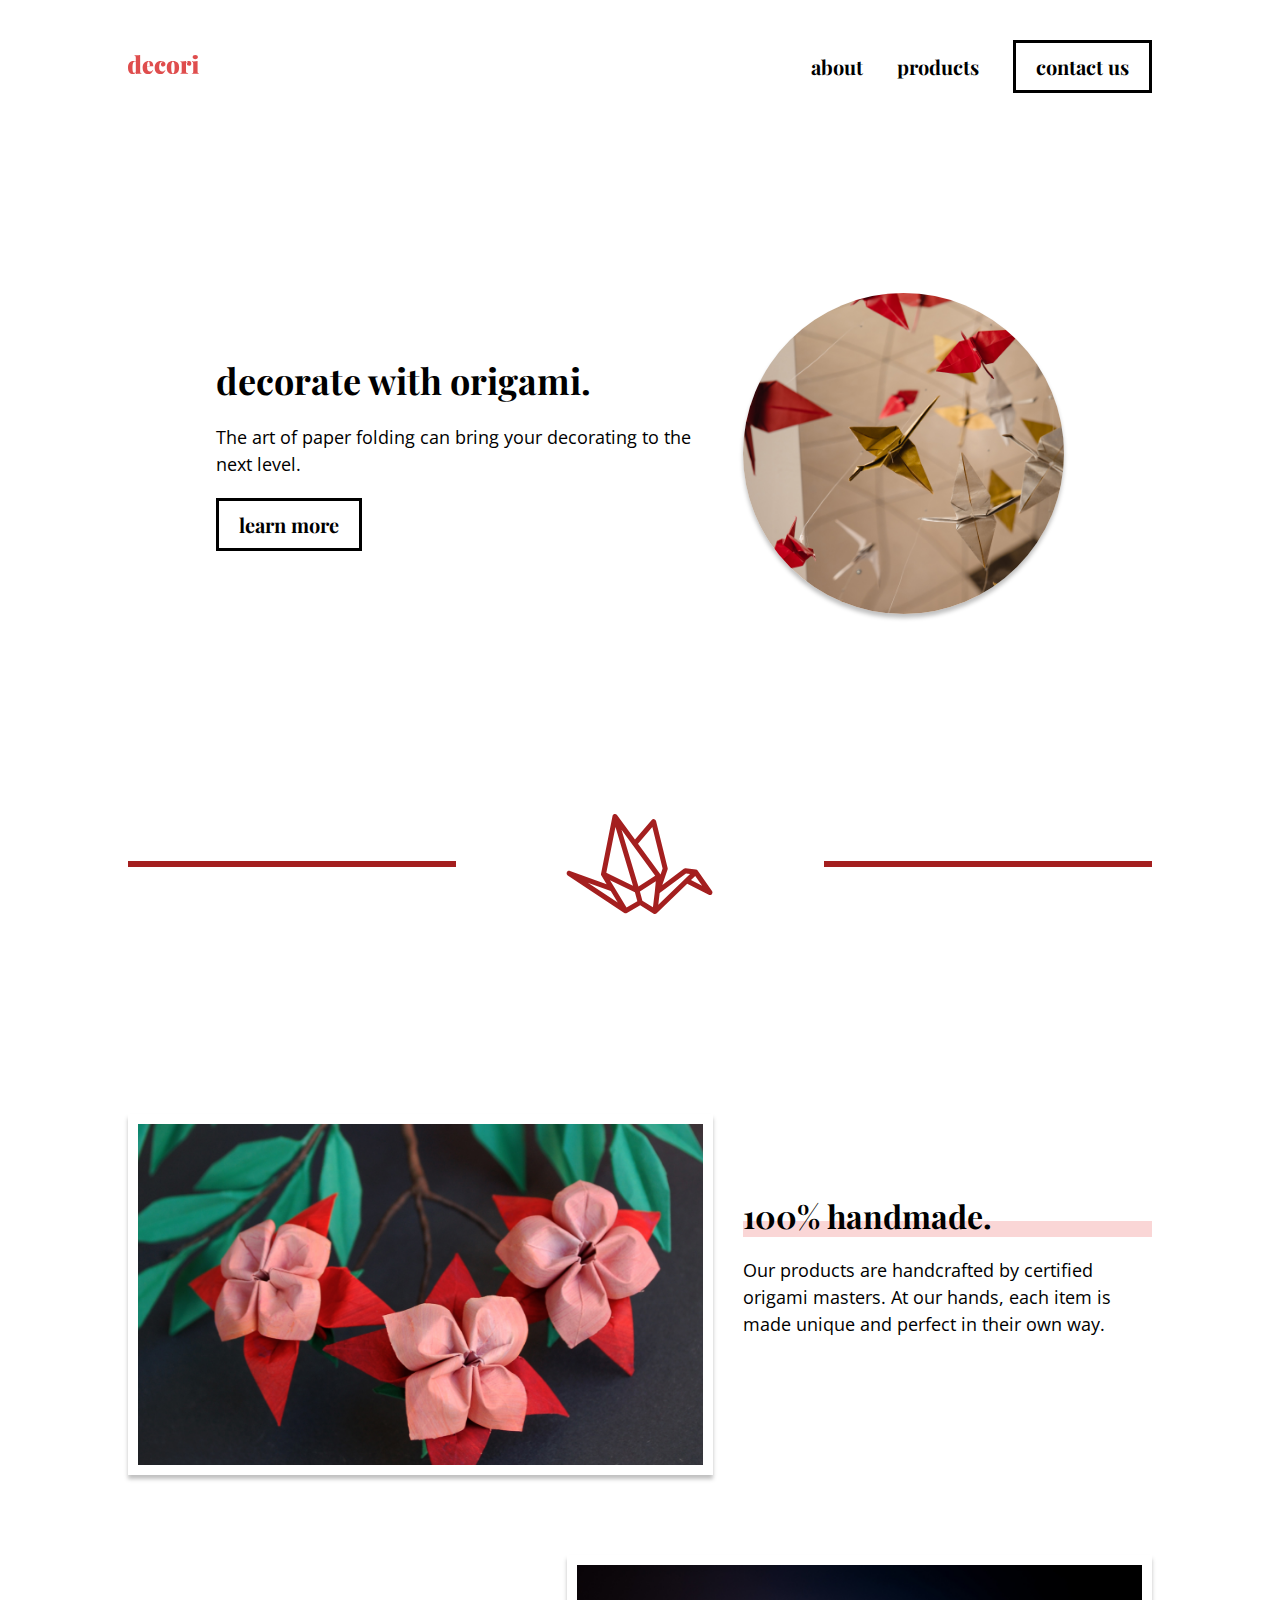
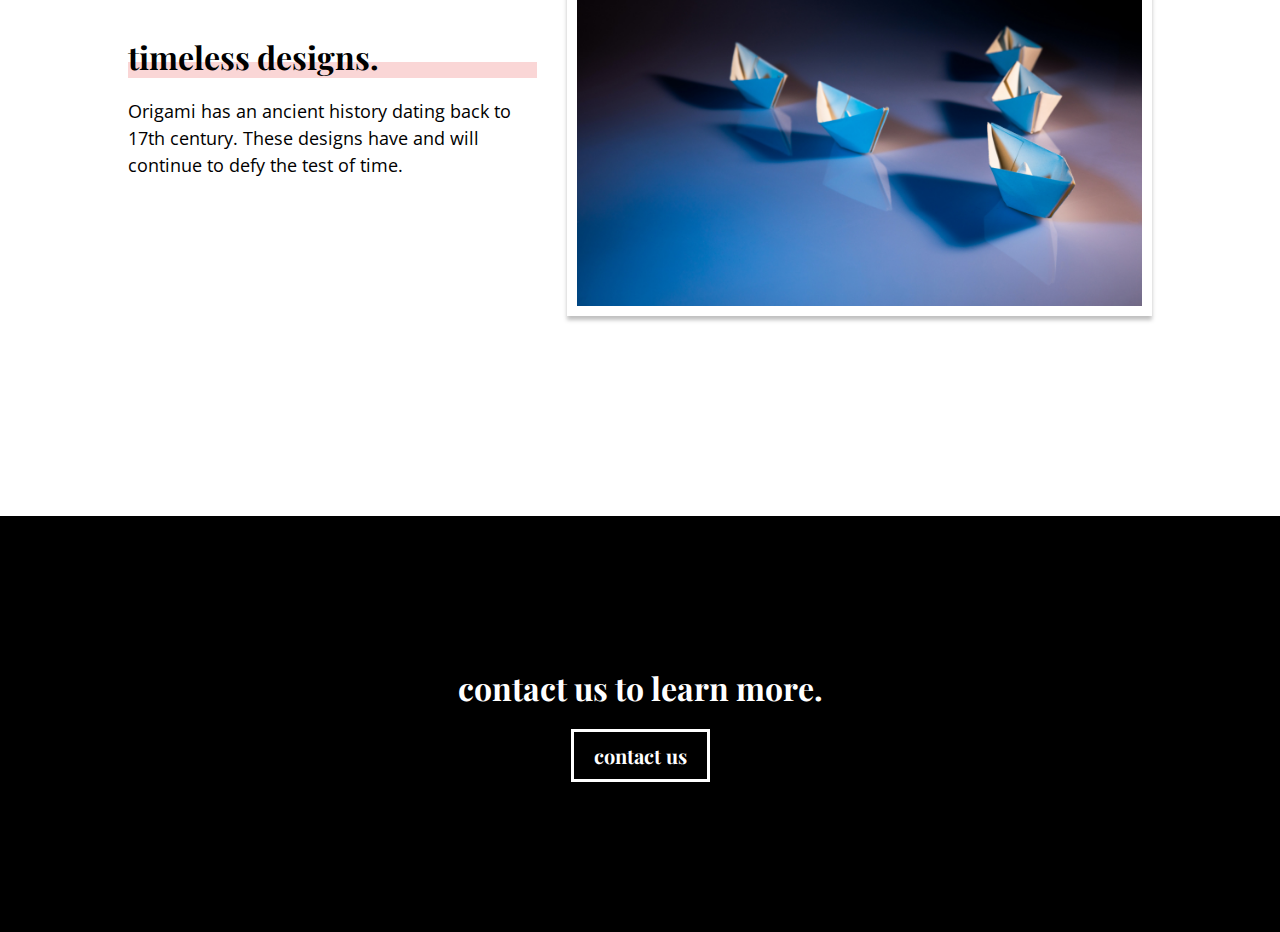
==== index.html @ 2c64bf3c "[fix] Fixed linking between pages" ====
<!DOCTYPE html>
<html lang="en">

<head>
	<meta charset="UTF-8">
	<meta name="viewport" content="width=device-width, initial-scale=1.0">
	<link rel="stylesheet" href="res/styles/css/styles.min.css">
	<link href="https://fonts.googleapis.com/css2?family=Open+Sans&family=Playfair+Display:wght@700&display=swap" rel="stylesheet">
	<link rel="apple-touch-icon" sizes="180x180" href="res/imgs/favicon/apple-touch-icon.png">
	<link rel="icon" type="image/png" sizes="32x32" href="res/imgs/favicon/favicon-32x32.png">
	<link rel="icon" type="image/png" sizes="16x16" href="res/imgs/favicon/favicon-16x16.png">
	<link rel="manifest" href="res/imgs/favicon/site.webmanifest">
	<title>decori</title>
</head>

<body>
	<nav class="nav-bar container">
		<a class="nav-logo" href="index.html">
			<img src="res/imgs/logo/decori.svg" alt="decori logo">
		</a>
		<div class="nav-bar-right">
			<a href="about.html">about</a>
			<a href="products.html">products</a>
			<a href="contact-us.html" class="btn">contact us</a>
		</div>
	</nav>
	<header class="circle-header">
		<div class="circle-header-text">
			<div class="mb-20">
				<h1>decorate with origami.</h1>
				<p>The art of paper folding can bring your decorating to the next level.</p>
			</div>
			<a href="contact-us.html" class="btn">learn more</a>
		</div>
		<img class="circle-header-img" src="res/imgs/home/cranes.jpg" alt="A lot of hanging origami cranes">
	</header>
	<div class="crane-divider">
		<img class="crane-divider-img" src="res/imgs/home/crane-vector.svg" alt="Line drawing image of a crane">
	</div>
	<section class="mb-200">
		<div class="snapshot">
			<img class="snapshot-img" src="res/imgs/home/flowers.jpg" alt="A branch of origami flowers">
			<div class="snapshot-text">
				<h2 class="highlighted">100% handmade.</h2>
				<p>Our products are handcrafted by certified origami masters. At our hands, each item is made unique and perfect in their own way.</p>
			</div>
		</div>
		<div class="snapshot">
			<img class="snapshot-img" src="res/imgs/home/boats.jpg" alt="5 origami boats">
			<div class="snapshot-text">
				<h2 class="highlighted">timeless designs.</h2>
				<p>Origami has an ancient history dating back to 17th century. These designs have and will continue to defy the test of time.</p>
			</div>
		</div>
	</section>
	<footer class="black-footer">
		<h2>contact us to learn more.</h2>
		<a href="contact-us.html" class="btn btn-white">contact us</a>
	</footer>
</body>

</html>
---- res/styles/css/styles.min.css ----
/*! normalize.css v8.0.1 | MIT License | github.com/necolas/normalize.css */html{line-height:1.15;-webkit-text-size-adjust:100%}body{margin:0}main{display:block}h1{font-size:2em;margin:.67em 0}hr{box-sizing:content-box;height:0;overflow:visible}pre{font-family:monospace,monospace;font-size:1em}a{background-color:transparent}abbr[title]{border-bottom:none;text-decoration:underline;text-decoration:underline dotted}b,strong{font-weight:bolder}code,kbd,samp{font-family:monospace,monospace;font-size:1em}small{font-size:80%}sub,sup{font-size:75%;line-height:0;position:relative;vertical-align:baseline}sub{bottom:-0.25em}sup{top:-0.5em}img{border-style:none}button,input,optgroup,select,textarea{font-family:inherit;font-size:100%;line-height:1.15;margin:0}button,input{overflow:visible}button,select{text-transform:none}button,[type=button],[type=reset],[type=submit]{-webkit-appearance:button}button::-moz-focus-inner,[type=button]::-moz-focus-inner,[type=reset]::-moz-focus-inner,[type=submit]::-moz-focus-inner{border-style:none;padding:0}button:-moz-focusring,[type=button]:-moz-focusring,[type=reset]:-moz-focusring,[type=submit]:-moz-focusring{outline:1px dotted ButtonText}fieldset{padding:.35em .75em .625em}legend{box-sizing:border-box;color:inherit;display:table;max-width:100%;padding:0;white-space:normal}progress{vertical-align:baseline}textarea{overflow:auto}[type=checkbox],[type=radio]{box-sizing:border-box;padding:0}[type=number]::-webkit-inner-spin-button,[type=number]::-webkit-outer-spin-button{height:auto}[type=search]{-webkit-appearance:textfield;outline-offset:-2px}[type=search]::-webkit-search-decoration{-webkit-appearance:none}::-webkit-file-upload-button{-webkit-appearance:button;font:inherit}details{display:block}summary{display:list-item}template{display:none}[hidden]{display:none}*{box-sizing:border-box}h1,h2,p{margin:0;padding:0}img,a{display:inline-block}a{text-decoration:none;font:700 20px "Playfair Display",serif;color:#000;border-bottom:3px solid #000;border-bottom-color:rgba(0,0,0,0);-webkit-transition:.3s ease-in-out all;-moz-transition:.3s ease-in-out all;-ms-transition:.3s ease-in-out all;-o-transition:.3s ease-in-out all;transition:.3s ease-in-out all}a:hover,a:focus{border-bottom-color:#000}h1{font:700 36px "Playfair Display",serif;margin-bottom:20px}h2{font:700 32px "Playfair Display",serif;margin-bottom:20px}p{font:400 18px/1.5 "Open Sans",sans-serif}.mb-20{margin-bottom:20px}.mb-200{margin-bottom:200px}.nav-bar{margin-top:40px;display:flex;flex-direction:row;justify-content:space-between;align-items:center}.nav-bar .nav-logo{border-bottom:none}.nav-bar .nav-bar-right>:not(:last-child){margin-right:30px}@media(max-width: 767.98px){.nav-bar .nav-bar-right>:not(:last-child){margin-right:20px}}@media(max-width: 575.98px){.nav-bar{flex-direction:column;align-items:flex-start}.nav-bar .nav-logo{margin-bottom:10px}}.header-txt{margin:200px 0;text-align:center}.circle-header{margin:200px 0;align-items:center}.circle-header .circle-header-text{grid-column:2/span 6}.circle-header .circle-header-img{grid-column:span 4;width:100%;border-radius:100%;box-shadow:0px 4px 4px rgba(0,0,0,.25)}@media(max-width: 991.98px){.circle-header .circle-header-text{grid-column:span 8}.circle-header .circle-header-img{grid-column:span 4}}@media(max-width: 767.98px){.circle-header .circle-header-text,.circle-header .circle-header-img{grid-column:span 12}.circle-header .circle-header-img{order:-1;margin-bottom:20px;width:250px}}@media(max-width: 575.98px){.circle-header{margin-top:100px}.circle-header .circle-header-img{width:200px}}.black-footer{background-color:#000;padding:150px 20px;text-align:center;color:#fff}.grid,.snapshot,.circle-header{display:grid;grid-column-gap:30px;grid-template-columns:repeat(12, 1fr)}@media(max-width: 575.98px){.grid,.snapshot,.circle-header{grid-column-gap:20px}}.container,.crane-divider,.snapshot,.circle-header{margin-left:auto;margin-right:auto;width:80%;max-width:1300px}@media(max-width: 767.98px){.container,.crane-divider,.snapshot,.circle-header{width:90%}}.banner{margin-bottom:200px}.banner .banner-img{width:100%;display:block;height:500px;object-fit:cover}.banner .banner-body{background-color:#fff;padding:40px;box-shadow:0px 4px 4px rgba(0,0,0,.25);margin-top:-150px;grid-column:span 6}.banner:nth-of-type(odd) .banner-body{grid-column:7/span 6}@media(max-width: 991.98px){.banner .banner-body{grid-column:span 8}.banner:nth-of-type(odd) .banner-body{grid-column:5/span 8}}@media(max-width: 767.98px){.banner .banner-body{grid-column:span 12}.banner:nth-of-type(odd) .banner-body{grid-column:span 12}}.btn{border:3px solid #000;color:#000;padding:10px 20px;font:700 20px "Playfair Display",serif;-webkit-transition:.3s ease-in-out all;-moz-transition:.3s ease-in-out all;-ms-transition:.3s ease-in-out all;-o-transition:.3s ease-in-out all;transition:.3s ease-in-out all}.btn:hover,.btn:focus{background-color:#000;color:#fff}.btn.btn-white{border-color:#fff;color:#fff}.btn.btn-white:hover,.btn.btn-white:focus{background-color:#fff;color:#000}.highlighted{position:relative;z-index:1}.highlighted::before{position:absolute;display:block;left:0;right:0;bottom:0;background-color:#fad6d6;content:"";height:16px;z-index:-1}.snapshot{margin-bottom:80px}.snapshot .snapshot-text{margin-top:80px;grid-column:span 5}.snapshot .snapshot-img{width:100%;grid-column:span 7;border:10px solid #fff;box-shadow:0px 4px 4px rgba(0,0,0,.25)}.snapshot:nth-child(even) .snapshot-text{order:-1}@media(max-width: 991.98px){.snapshot{display:block}.snapshot .snapshot-text{margin-top:20px}}@media(max-width: 575.98px){.snapshot .snapshot-img{border-width:5px}}.crane-divider{align-items:center;margin-bottom:200px;display:flex}.crane-divider .crane-divider-img{width:100%;max-height:100px;padding:0 30px}.crane-divider::before,.crane-divider::after{content:"";display:block;height:6px;background-color:#a41f1f;width:100%}@media(max-width: 767.98px){.crane-divider .crane-divider-img{max-height:80px;padding:0 20px}}/*# sourceMappingURL=styles.min.css.map */
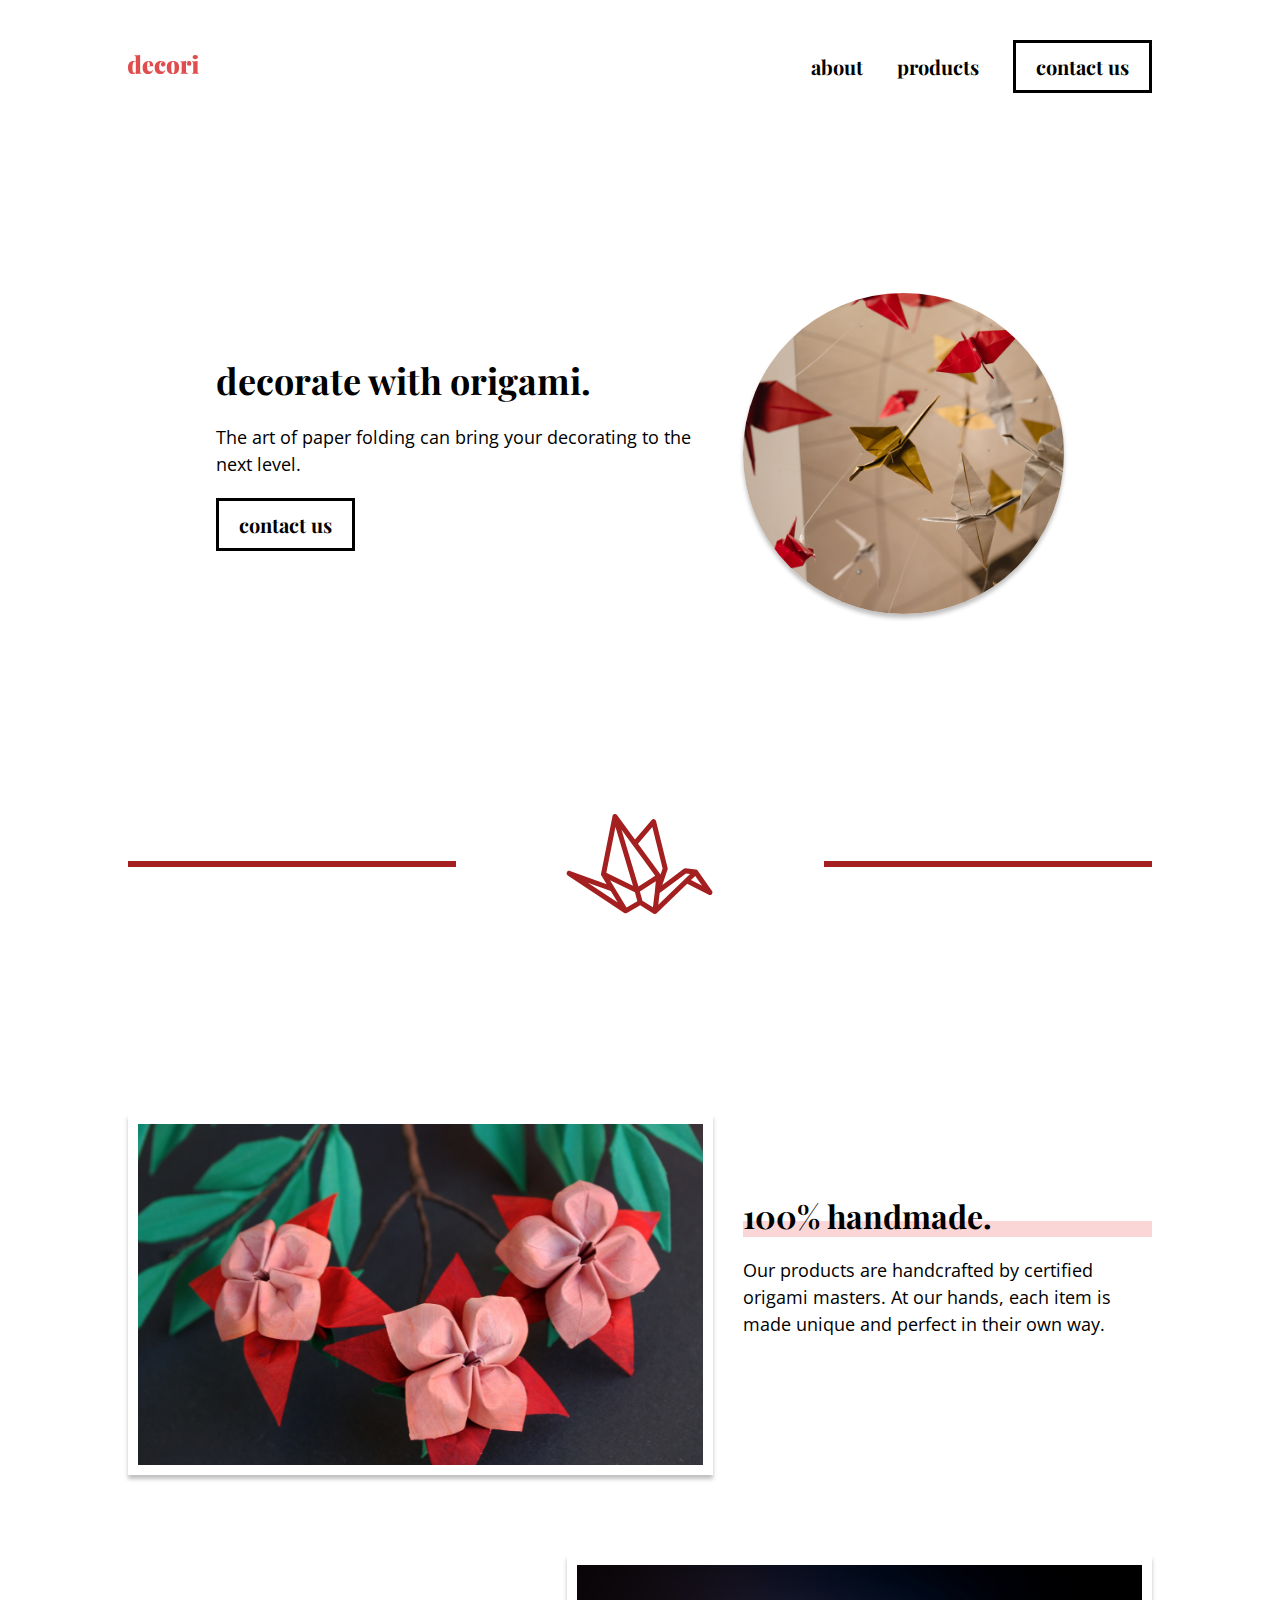
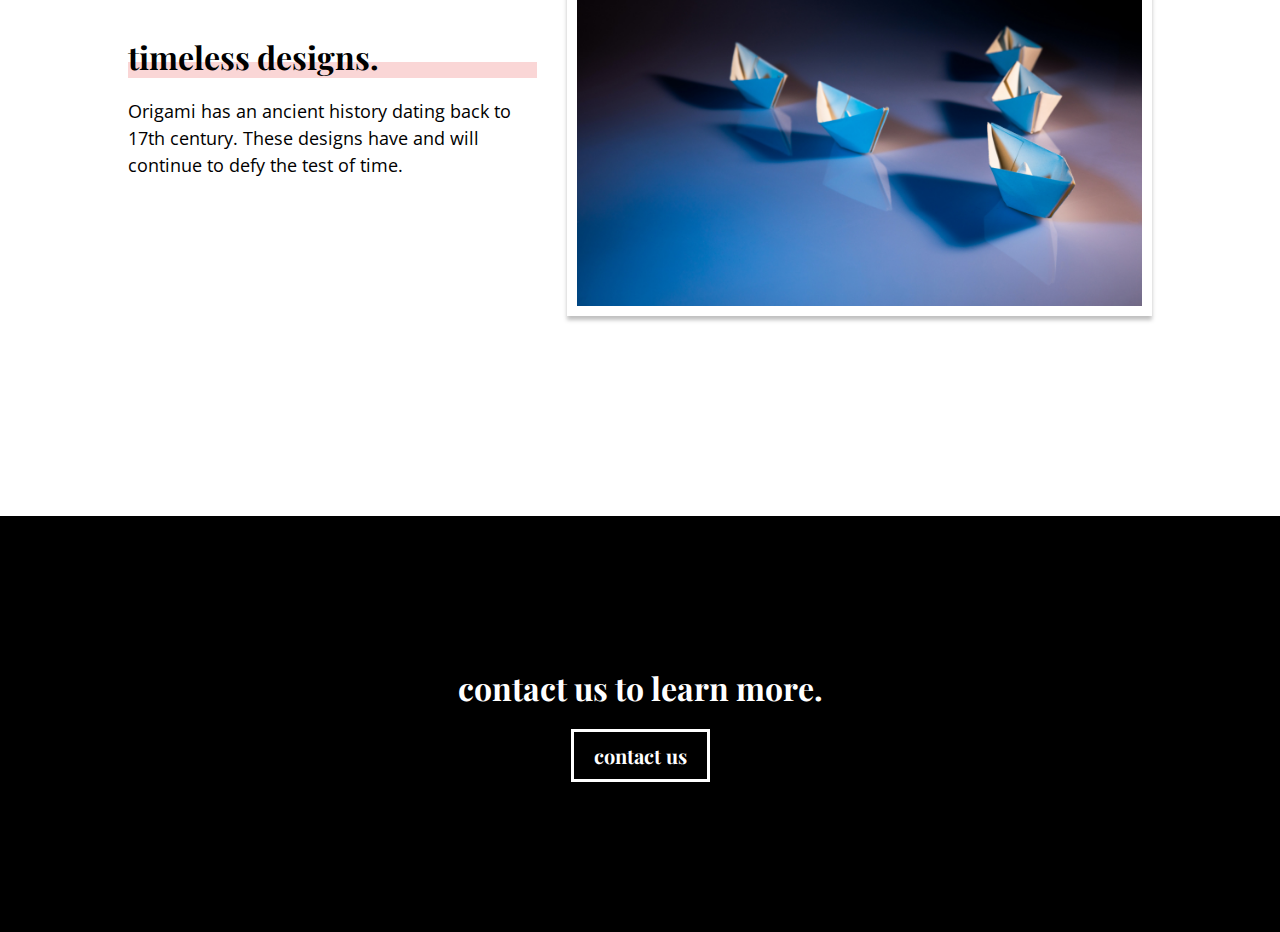
==== commit 322ac500: "[update] Update learn more link text" ====
--- a/index.html
+++ b/index.html
@@ -15,13 +15,13 @@
 
 <body>
 	<nav class="nav-bar container">
-		<a class="nav-logo" href="index.html">
+		<a class="nav-logo" href="index">
 			<img src="res/imgs/logo/decori.svg" alt="decori logo">
 		</a>
 		<div class="nav-bar-right">
-			<a href="about.html">about</a>
-			<a href="products.html">products</a>
-			<a href="contact-us.html" class="btn">contact us</a>
+			<a href="about">about</a>
+			<a href="products">products</a>
+			<a href="contact-us" class="btn">contact us</a>
 		</div>
 	</nav>
 	<header class="circle-header">
@@ -30,7 +30,7 @@
 				<h1>decorate with origami.</h1>
 				<p>The art of paper folding can bring your decorating to the next level.</p>
 			</div>
-			<a href="contact-us.html" class="btn">learn more</a>
+			<a href="contact-us" class="btn">contact us</a>
 		</div>
 		<img class="circle-header-img" src="res/imgs/home/cranes.jpg" alt="A lot of hanging origami cranes">
 	</header>
@@ -55,7 +55,7 @@
 	</section>
 	<footer class="black-footer">
 		<h2>contact us to learn more.</h2>
-		<a href="contact-us.html" class="btn btn-white">contact us</a>
+		<a href="contact-us" class="btn btn-white">contact us</a>
 	</footer>
 </body>
 
--- a/res/styles/css/styles.min.css
+++ b/res/styles/css/styles.min.css
@@ -1 +1 @@
-/*! normalize.css v8.0.1 | MIT License | github.com/necolas/normalize.css */html{line-height:1.15;-webkit-text-size-adjust:100%}body{margin:0}main{display:block}h1{font-size:2em;margin:.67em 0}hr{box-sizing:content-box;height:0;overflow:visible}pre{font-family:monospace,monospace;font-size:1em}a{background-color:transparent}abbr[title]{border-bottom:none;text-decoration:underline;text-decoration:underline dotted}b,strong{font-weight:bolder}code,kbd,samp{font-family:monospace,monospace;font-size:1em}small{font-size:80%}sub,sup{font-size:75%;line-height:0;position:relative;vertical-align:baseline}sub{bottom:-0.25em}sup{top:-0.5em}img{border-style:none}button,input,optgroup,select,textarea{font-family:inherit;font-size:100%;line-height:1.15;margin:0}button,input{overflow:visible}button,select{text-transform:none}button,[type=button],[type=reset],[type=submit]{-webkit-appearance:button}button::-moz-focus-inner,[type=button]::-moz-focus-inner,[type=reset]::-moz-focus-inner,[type=submit]::-moz-focus-inner{border-style:none;padding:0}button:-moz-focusring,[type=button]:-moz-focusring,[type=reset]:-moz-focusring,[type=submit]:-moz-focusring{outline:1px dotted ButtonText}fieldset{padding:.35em .75em .625em}legend{box-sizing:border-box;color:inherit;display:table;max-width:100%;padding:0;white-space:normal}progress{vertical-align:baseline}textarea{overflow:auto}[type=checkbox],[type=radio]{box-sizing:border-box;padding:0}[type=number]::-webkit-inner-spin-button,[type=number]::-webkit-outer-spin-button{height:auto}[type=search]{-webkit-appearance:textfield;outline-offset:-2px}[type=search]::-webkit-search-decoration{-webkit-appearance:none}::-webkit-file-upload-button{-webkit-appearance:button;font:inherit}details{display:block}summary{display:list-item}template{display:none}[hidden]{display:none}*{box-sizing:border-box}h1,h2,p{margin:0;padding:0}img,a{display:inline-block}a{text-decoration:none;font:700 20px "Playfair Display",serif;color:#000;border-bottom:3px solid #000;border-bottom-color:rgba(0,0,0,0);-webkit-transition:.3s ease-in-out all;-moz-transition:.3s ease-in-out all;-ms-transition:.3s ease-in-out all;-o-transition:.3s ease-in-out all;transition:.3s ease-in-out all}a:hover,a:focus{border-bottom-color:#000}h1{font:700 36px "Playfair Display",serif;margin-bottom:20px}h2{font:700 32px "Playfair Display",serif;margin-bottom:20px}p{font:400 18px/1.5 "Open Sans",sans-serif}.mb-20{margin-bottom:20px}.mb-200{margin-bottom:200px}.nav-bar{margin-top:40px;display:flex;flex-direction:row;justify-content:space-between;align-items:center}.nav-bar .nav-logo{border-bottom:none}.nav-bar .nav-bar-right>:not(:last-child){margin-right:30px}@media(max-width: 767.98px){.nav-bar .nav-bar-right>:not(:last-child){margin-right:20px}}@media(max-width: 575.98px){.nav-bar{flex-direction:column;align-items:flex-start}.nav-bar .nav-logo{margin-bottom:10px}}.header-txt{margin:200px 0;text-align:center}.circle-header{margin:200px 0;align-items:center}.circle-header .circle-header-text{grid-column:2/span 6}.circle-header .circle-header-img{grid-column:span 4;width:100%;border-radius:100%;box-shadow:0px 4px 4px rgba(0,0,0,.25)}@media(max-width: 991.98px){.circle-header .circle-header-text{grid-column:span 8}.circle-header .circle-header-img{grid-column:span 4}}@media(max-width: 767.98px){.circle-header .circle-header-text,.circle-header .circle-header-img{grid-column:span 12}.circle-header .circle-header-img{order:-1;margin-bottom:20px;width:250px}}@media(max-width: 575.98px){.circle-header{margin-top:100px}.circle-header .circle-header-img{width:200px}}.black-footer{background-color:#000;padding:150px 20px;text-align:center;color:#fff}.grid,.snapshot,.circle-header{display:grid;grid-column-gap:30px;grid-template-columns:repeat(12, 1fr)}@media(max-width: 575.98px){.grid,.snapshot,.circle-header{grid-column-gap:20px}}.container,.crane-divider,.snapshot,.circle-header{margin-left:auto;margin-right:auto;width:80%;max-width:1300px}@media(max-width: 767.98px){.container,.crane-divider,.snapshot,.circle-header{width:90%}}.banner{margin-bottom:200px}.banner .banner-img{width:100%;display:block;height:500px;object-fit:cover}.banner .banner-body{background-color:#fff;padding:40px;box-shadow:0px 4px 4px rgba(0,0,0,.25);margin-top:-150px;grid-column:span 6}.banner:nth-of-type(odd) .banner-body{grid-column:7/span 6}@media(max-width: 991.98px){.banner .banner-body{grid-column:span 8}.banner:nth-of-type(odd) .banner-body{grid-column:5/span 8}}@media(max-width: 767.98px){.banner .banner-body{grid-column:span 12}.banner:nth-of-type(odd) .banner-body{grid-column:span 12}}.btn{border:3px solid #000;color:#000;padding:10px 20px;font:700 20px "Playfair Display",serif;-webkit-transition:.3s ease-in-out all;-moz-transition:.3s ease-in-out all;-ms-transition:.3s ease-in-out all;-o-transition:.3s ease-in-out all;transition:.3s ease-in-out all}.btn:hover,.btn:focus{background-color:#000;color:#fff}.btn.btn-white{border-color:#fff;color:#fff}.btn.btn-white:hover,.btn.btn-white:focus{background-color:#fff;color:#000}.highlighted{position:relative;z-index:1}.highlighted::before{position:absolute;display:block;left:0;right:0;bottom:0;background-color:#fad6d6;content:"";height:16px;z-index:-1}.snapshot{margin-bottom:80px}.snapshot .snapshot-text{margin-top:80px;grid-column:span 5}.snapshot .snapshot-img{width:100%;grid-column:span 7;border:10px solid #fff;box-shadow:0px 4px 4px rgba(0,0,0,.25)}.snapshot:nth-child(even) .snapshot-text{order:-1}@media(max-width: 991.98px){.snapshot{display:block}.snapshot .snapshot-text{margin-top:20px}}@media(max-width: 575.98px){.snapshot .snapshot-img{border-width:5px}}.crane-divider{align-items:center;margin-bottom:200px;display:flex}.crane-divider .crane-divider-img{width:100%;max-height:100px;padding:0 30px}.crane-divider::before,.crane-divider::after{content:"";display:block;height:6px;background-color:#a41f1f;width:100%}@media(max-width: 767.98px){.crane-divider .crane-divider-img{max-height:80px;padding:0 20px}}/*# sourceMappingURL=styles.min.css.map */
+/*! normalize.css v8.0.1 | MIT License | github.com/necolas/normalize.css */html{line-height:1.15;-webkit-text-size-adjust:100%}body{margin:0}main{display:block}h1{font-size:2em;margin:.67em 0}hr{box-sizing:content-box;height:0;overflow:visible}pre{font-family:monospace,monospace;font-size:1em}a{background-color:transparent}abbr[title]{border-bottom:none;text-decoration:underline;text-decoration:underline dotted}b,strong{font-weight:bolder}code,kbd,samp{font-family:monospace,monospace;font-size:1em}small{font-size:80%}sub,sup{font-size:75%;line-height:0;position:relative;vertical-align:baseline}sub{bottom:-0.25em}sup{top:-0.5em}img{border-style:none}button,input,optgroup,select,textarea{font-family:inherit;font-size:100%;line-height:1.15;margin:0}button,input{overflow:visible}button,select{text-transform:none}button,[type=button],[type=reset],[type=submit]{-webkit-appearance:button}button::-moz-focus-inner,[type=button]::-moz-focus-inner,[type=reset]::-moz-focus-inner,[type=submit]::-moz-focus-inner{border-style:none;padding:0}button:-moz-focusring,[type=button]:-moz-focusring,[type=reset]:-moz-focusring,[type=submit]:-moz-focusring{outline:1px dotted ButtonText}fieldset{padding:.35em .75em .625em}legend{box-sizing:border-box;color:inherit;display:table;max-width:100%;padding:0;white-space:normal}progress{vertical-align:baseline}textarea{overflow:auto}[type=checkbox],[type=radio]{box-sizing:border-box;padding:0}[type=number]::-webkit-inner-spin-button,[type=number]::-webkit-outer-spin-button{height:auto}[type=search]{-webkit-appearance:textfield;outline-offset:-2px}[type=search]::-webkit-search-decoration{-webkit-appearance:none}::-webkit-file-upload-button{-webkit-appearance:button;font:inherit}details{display:block}summary{display:list-item}template{display:none}[hidden]{display:none}*{box-sizing:border-box}h1,h2,p{margin:0;padding:0}img,a{display:inline-block}a{text-decoration:none;font:700 20px "Playfair Display",serif;color:#000;border-bottom:3px solid #000;border-bottom-color:rgba(0,0,0,0);-webkit-transition:.3s ease-in-out all;-moz-transition:.3s ease-in-out all;-ms-transition:.3s ease-in-out all;-o-transition:.3s ease-in-out all;transition:.3s ease-in-out all}a:hover,a:focus{border-bottom-color:#000}h1{font:700 36px "Playfair Display",serif;margin-bottom:20px}h2{font:700 32px "Playfair Display",serif;margin-bottom:20px}p{font:400 18px/1.5 "Open Sans",sans-serif}.mb-20{margin-bottom:20px}.mb-200{margin-bottom:200px}.nav-bar{margin-top:40px;display:flex;flex-direction:row;justify-content:space-between;align-items:center}.nav-bar .nav-logo{border-bottom:none}.nav-bar .nav-bar-right>:not(:last-child){margin-right:30px}@media(max-width: 767.98px){.nav-bar .nav-bar-right>:not(:last-child){margin-right:20px}}@media(max-width: 575.98px){.nav-bar{flex-direction:column;align-items:flex-start}.nav-bar .nav-logo{margin-bottom:10px}}.header-txt{margin:200px 0;text-align:center}.circle-header{margin:200px 0;align-items:center}.circle-header .circle-header-text{grid-column:2/span 6}.circle-header .circle-header-img{grid-column:span 4;width:100%;border-radius:100%;box-shadow:0px 4px 4px rgba(0,0,0,.25)}@media(max-width: 991.98px){.circle-header .circle-header-text{grid-column:span 8}.circle-header .circle-header-img{grid-column:span 4}}@media(max-width: 767.98px){.circle-header .circle-header-text,.circle-header .circle-header-img{grid-column:span 12}.circle-header .circle-header-img{order:-1;margin-bottom:20px;width:250px}}@media(max-width: 575.98px){.circle-header{margin-top:100px}.circle-header .circle-header-img{width:200px}}.black-footer{background-color:#000;padding:150px 20px;text-align:center;color:#fff}.grid,.snapshot,.circle-header{display:grid;grid-column-gap:30px;grid-template-columns:repeat(12, 1fr)}@media(max-width: 575.98px){.grid,.snapshot,.circle-header{grid-column-gap:20px}}.container,.crane-divider,.snapshot,.circle-header{margin-left:auto;margin-right:auto;width:80%;max-width:1300px}@media(max-width: 767.98px){.container,.crane-divider,.snapshot,.circle-header{width:90%}}.banner{margin-bottom:200px}.banner .banner-img{width:100%;display:block;height:500px;object-fit:cover}.banner .banner-body{background-color:#fff;padding:40px;box-shadow:0px 4px 4px rgba(0,0,0,.25);margin-top:-150px;grid-column:span 6}.banner:nth-of-type(odd) .banner-body{grid-column:7/span 6}@media(max-width: 991.98px){.banner .banner-body{grid-column:span 8}.banner:nth-of-type(odd) .banner-body{grid-column:5/span 8}}@media(max-width: 767.98px){.banner .banner-img{height:400px}.banner .banner-body{grid-column:span 12}.banner:nth-of-type(odd) .banner-body{grid-column:span 12}}.btn{border:3px solid #000;color:#000;padding:10px 20px;font:700 20px "Playfair Display",serif;-webkit-transition:.3s ease-in-out all;-moz-transition:.3s ease-in-out all;-ms-transition:.3s ease-in-out all;-o-transition:.3s ease-in-out all;transition:.3s ease-in-out all}.btn:hover,.btn:focus{background-color:#000;color:#fff}.btn.btn-white{border-color:#fff;color:#fff}.btn.btn-white:hover,.btn.btn-white:focus{background-color:#fff;color:#000}.highlighted{position:relative;z-index:1}.highlighted::before{position:absolute;display:block;left:0;right:0;bottom:0;background-color:#fad6d6;content:"";height:16px;z-index:-1}.snapshot{margin-bottom:80px}.snapshot .snapshot-text{margin-top:80px;grid-column:span 5}.snapshot .snapshot-img{width:100%;grid-column:span 7;border:10px solid #fff;box-shadow:0px 4px 4px rgba(0,0,0,.25)}.snapshot:nth-child(even) .snapshot-text{order:-1}@media(max-width: 991.98px){.snapshot{display:block}.snapshot .snapshot-text{margin-top:20px}}@media(max-width: 575.98px){.snapshot .snapshot-img{border-width:5px}}.crane-divider{align-items:center;margin-bottom:200px;display:flex}.crane-divider .crane-divider-img{width:100%;max-height:100px;padding:0 30px}.crane-divider::before,.crane-divider::after{content:"";display:block;height:6px;background-color:#a41f1f;width:100%}@media(max-width: 767.98px){.crane-divider .crane-divider-img{max-height:80px;padding:0 20px}}/*# sourceMappingURL=styles.min.css.map */
